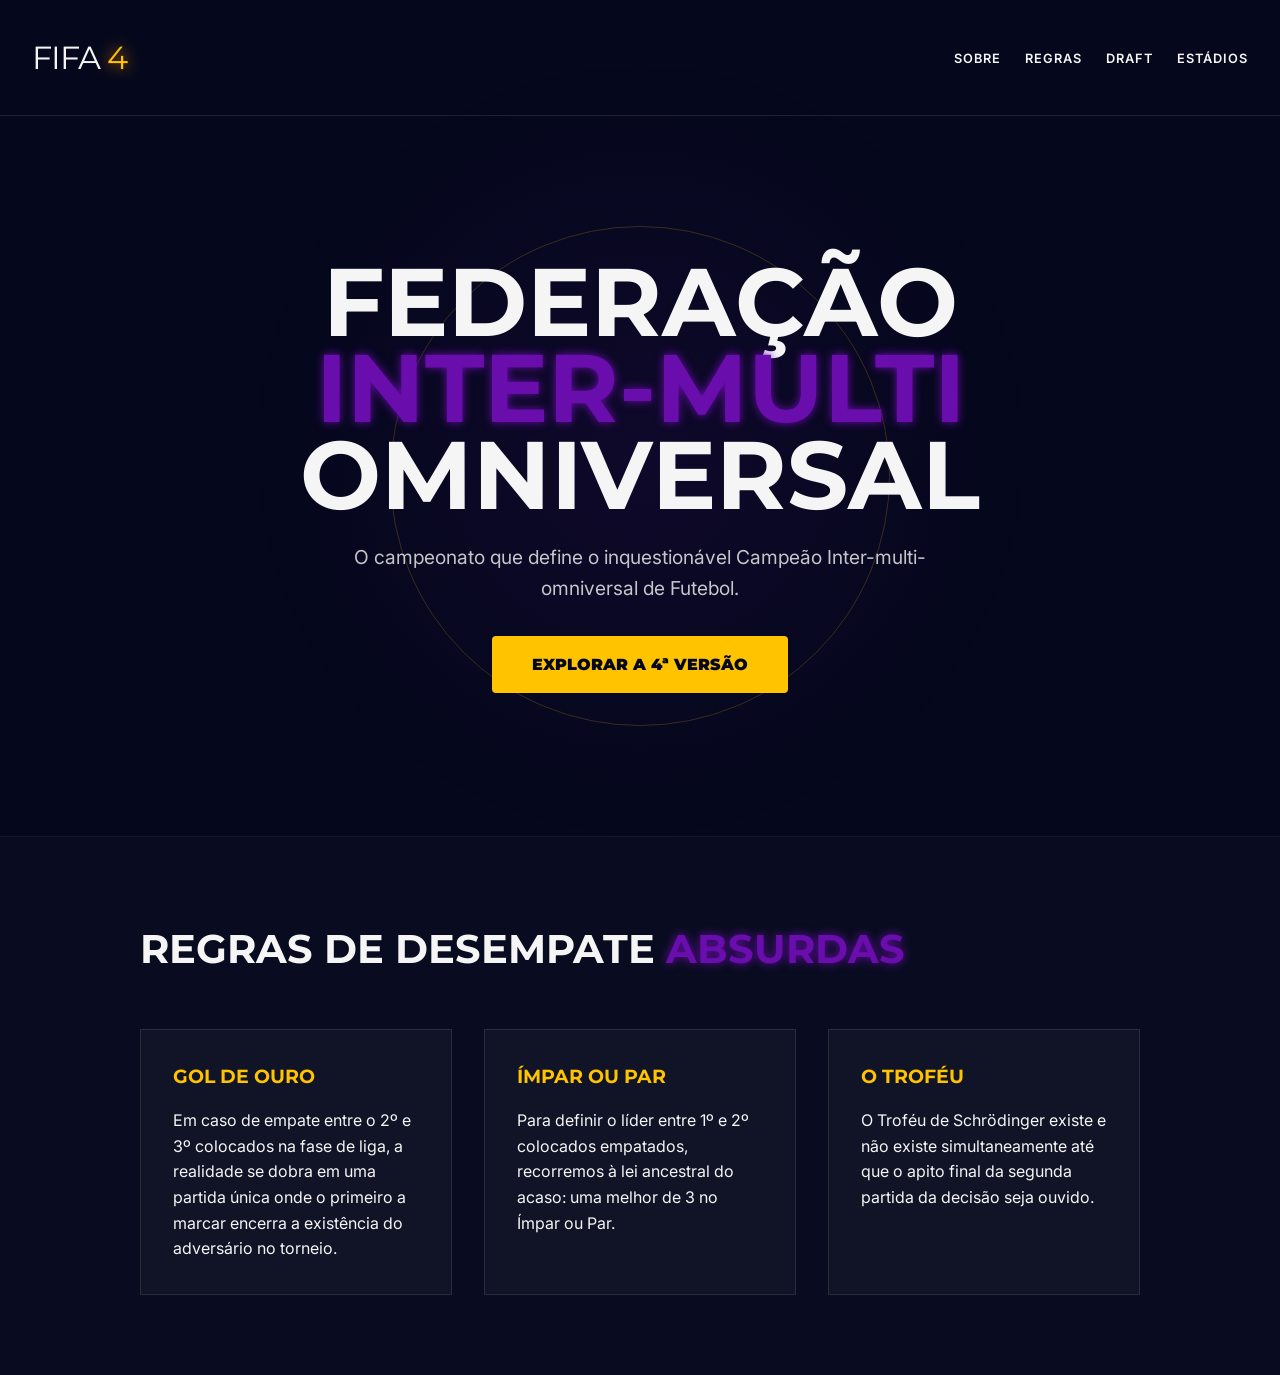
==== index.html @ 17541f0f "Create index.html" ====
<!DOCTYPE html>
<html lang="pt-br">
<head>
    <meta charset="UTF-8">
    <meta name="viewport" content="width=device-width, initial-scale=1.0">
    <title>FIFA 4 - Federação Inter-multi-omniversal</title>
    <link href="https://fonts.googleapis.com/css2?family=Inter:wght@400;600&family=Montserrat:wght@800;900&display=swap" rel="stylesheet">
    <style>
        :root {
            --bg-cosmic: #05081C;
            --text-white: #F5F5F5;
            --quantum-amber: #FFC300;
            --solar-flare: #FF8D00;
            --ultraviolet: #6A0DAD;
            --font-titles: 'Montserrat', sans-serif;
            --font-body: 'Inter', sans-serif;
        }

        * {
            margin: 0;
            padding: 0;
            box-sizing: border-box;
        }

        body {
            background-color: var(--bg-cosmic);
            color: var(--text-white);
            font-family: var(--font-body);
            line-height: 1.6;
            overflow-x: hidden;
        }

        /* Efeito de nebulosa no fundo */
        body::before {
            content: "";
            position: fixed;
            top: 0;
            left: 0;
            width: 100%;
            height: 100%;
            background: radial-gradient(circle at 50% 50%, rgba(106, 13, 173, 0.1) 0%, transparent 50%);
            z-index: -1;
        }

        header {
            padding: 2rem;
            display: flex;
            justify-content: space-between;
            align-items: center;
            border-bottom: 1px solid rgba(255, 255, 255, 0.1);
        }

        .logo {
            font-family: var(--font-titles);
            font-size: 2rem;
            letter-spacing: -1px;
            color: var(--text-white);
        }

        .logo span {
            color: var(--quantum-amber);
            text-shadow: 0 0 15px var(--solar-flare);
        }

        nav a {
            color: var(--text-white);
            text-decoration: none;
            margin-left: 20px;
            font-weight: 600;
            text-transform: uppercase;
            font-size: 0.8rem;
            letter-spacing: 1px;
            transition: color 0.3s;
        }

        nav a:hover {
            color: var(--quantum-amber);
        }

        .hero {
            height: 80vh;
            display: flex;
            flex-direction: column;
            justify-content: center;
            align-items: center;
            text-align: center;
            padding: 0 1rem;
            position: relative;
        }

        /* Órbita decorativa inspirada no troféu */
        .orbit-bg {
            position: absolute;
            width: 500px;
            height: 500px;
            border: 1px solid rgba(255, 195, 0, 0.2);
            border-radius: 50%;
            z-index: -1;
            animation: rotate 20s linear infinite;
        }

        @keyframes rotate {
            from { transform: rotate(0deg); }
            to { transform: rotate(360deg); }
        }

        .hero h1 {
            font-family: var(--font-titles);
            font-size: clamp(3rem, 10vw, 6rem);
            line-height: 0.9;
            margin-bottom: 1.5rem;
            text-transform: uppercase;
        }

        .hero p {
            font-size: 1.2rem;
            max-width: 600px;
            color: rgba(245, 245, 245, 0.8);
            margin-bottom: 2rem;
        }

        .btn-primary {
            background-color: var(--quantum-amber);
            color: var(--bg-cosmic);
            padding: 1rem 2.5rem;
            font-family: var(--font-titles);
            text-decoration: none;
            font-weight: 900;
            text-transform: uppercase;
            border-radius: 4px;
            transition: transform 0.2s, box-shadow 0.2s;
        }

        .btn-primary:hover {
            transform: translateY(-3px);
            box-shadow: 0 10px 30px rgba(255, 195, 0, 0.4);
        }

        .section-about {
            padding: 5rem 2rem;
            background: rgba(255, 255, 255, 0.02);
            border-top: 1px solid rgba(255, 255, 255, 0.05);
        }

        .container {
            max-width: 1000px;
            margin: 0 auto;
        }

        .grid-rules {
            display: grid;
            grid-template-columns: repeat(auto-fit, minmax(300px, 1fr));
            gap: 2rem;
            margin-top: 3rem;
        }

        .card {
            background: rgba(255, 255, 255, 0.03);
            border: 1px solid rgba(255, 255, 255, 0.1);
            padding: 2rem;
            transition: border-color 0.3s;
        }

        .card:hover {
            border-color: var(--ultraviolet);
        }

        .card h3 {
            font-family: var(--font-titles);
            color: var(--quantum-amber);
            margin-bottom: 1rem;
            text-transform: uppercase;
        }

        .glitch-text {
            position: relative;
            display: inline-block;
        }

        /* Sutil efeito de brilho no texto "Absurdo" */
        .highlight {
            color: var(--ultraviolet);
            text-shadow: 0 0 10px var(--ultraviolet);
        }
    </style>
</head>
<body>

    <header>
        <div class="logo">FIFA <span>4</span></div>
        <nav>
            <a href="#">Sobre</a>
            <a href="#">Regras</a>
            <a href="#">Draft</a>
            <a href="#">Estádios</a>
        </nav>
    </header>

    <section class="hero">
        <div class="orbit-bg"></div>
        <h1>FEDERAÇÃO <br> <span class="highlight">INTER-MULTI</span> <br> OMNIVERSAL</h1>
        <p>O campeonato que define o inquestionável Campeão Inter-multi-omniversal de Futebol.</p>
        <a href="#rules" class="btn-primary">Explorar a 4ª Versão</a>
    </section>

    <section id="rules" class="section-about">
        <div class="container">
            <h2 style="font-family: var(--font-titles); font-size: 2.5rem; text-transform: uppercase;">Regras de Desempate <span class="highlight">Absurdas</span></h2>
            <div class="grid-rules">
                <div class="card">
                    <h3>Gol de Ouro</h3>
                    <p>Em caso de empate entre o 2º e 3º colocados na fase de liga, a realidade se dobra em uma partida única onde o primeiro a marcar encerra a existência do adversário no torneio.</p>
                </div>
                <div class="card">
                    <h3>Ímpar ou Par</h3>
                    <p>Para definir o líder entre 1º e 2º colocados empatados, recorremos à lei ancestral do acaso: uma melhor de 3 no Ímpar ou Par.</p>
                </div>
                <div class="card">
                    <h3>O Troféu</h3>
                    <p>O Troféu de Schrödinger existe e não existe simultaneamente até que o apito final da segunda partida da decisão seja ouvido.</p>
                </div>
            </div>
        </div>
    </section>

</body>
</html>
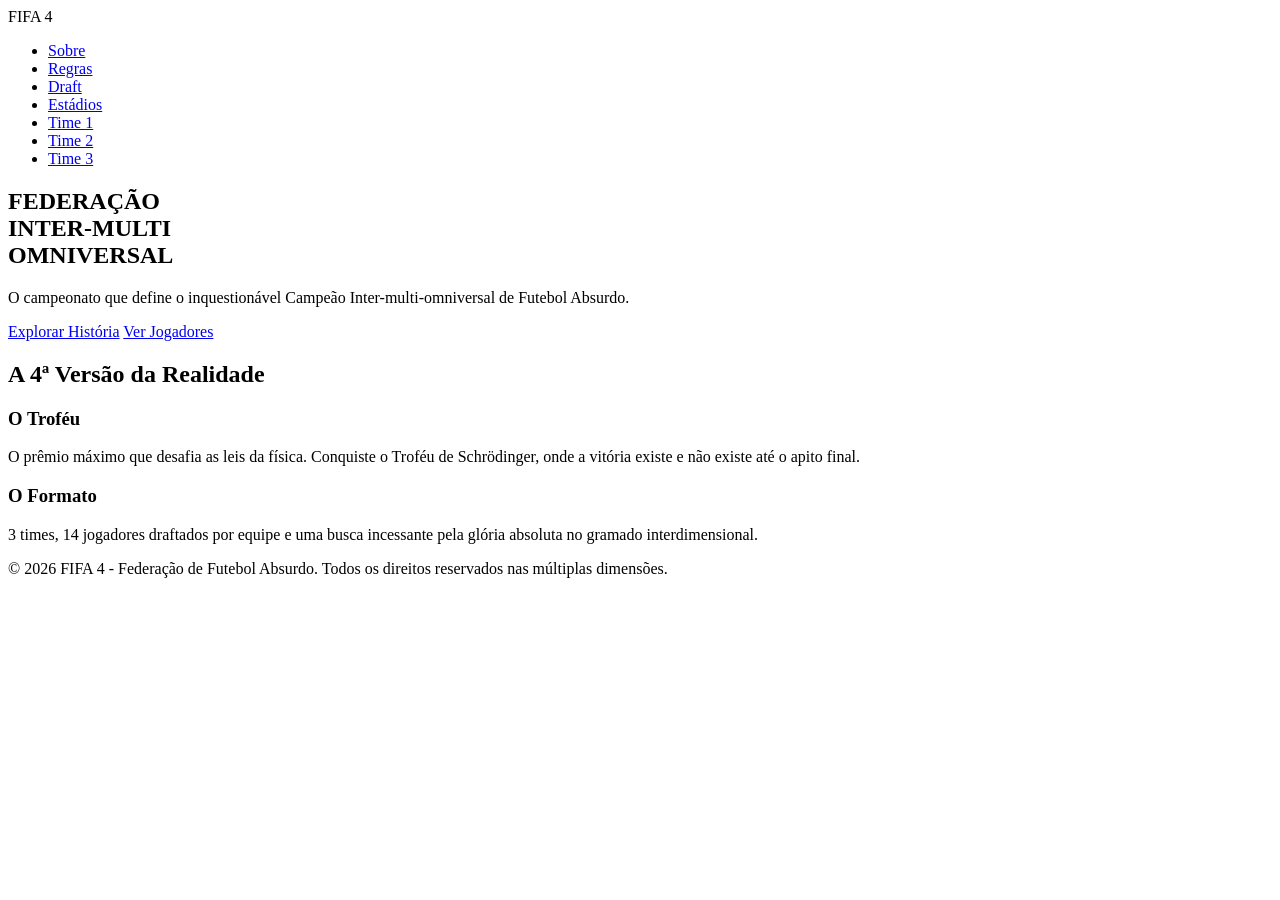
==== commit 05451754: "Update index.html" ====
--- a/index.html
+++ b/index.html
@@ -4,224 +4,55 @@
     <meta charset="UTF-8">
     <meta name="viewport" content="width=device-width, initial-scale=1.0">
     <title>FIFA 4 - Federação Inter-multi-omniversal</title>
-    <link href="https://fonts.googleapis.com/css2?family=Inter:wght@400;600&family=Montserrat:wght@800;900&display=swap" rel="stylesheet">
-    <style>
-        :root {
-            --bg-cosmic: #05081C;
-            --text-white: #F5F5F5;
-            --quantum-amber: #FFC300;
-            --solar-flare: #FF8D00;
-            --ultraviolet: #6A0DAD;
-            --font-titles: 'Montserrat', sans-serif;
-            --font-body: 'Inter', sans-serif;
-        }
+    <link rel="stylesheet" href="estilo.css">
+    <link href="https://fonts.googleapis.com/css2?family=Inter:wght@400;700&family=Montserrat:wght@900&display=swap" rel="stylesheet">
+</head>
+<body class="corpo-site">
 
-        * {
-            margin: 0;
-            padding: 0;
-            box-sizing: border-box;
-        }
-
-        body {
-            background-color: var(--bg-cosmic);
-            color: var(--text-white);
-            font-family: var(--font-body);
-            line-height: 1.6;
-            overflow-x: hidden;
-        }
-
-        /* Efeito de nebulosa no fundo */
-        body::before {
-            content: "";
-            position: fixed;
-            top: 0;
-            left: 0;
-            width: 100%;
-            height: 100%;
-            background: radial-gradient(circle at 50% 50%, rgba(106, 13, 173, 0.1) 0%, transparent 50%);
-            z-index: -1;
-        }
-
-        header {
-            padding: 2rem;
-            display: flex;
-            justify-content: space-between;
-            align-items: center;
-            border-bottom: 1px solid rgba(255, 255, 255, 0.1);
-        }
-
-        .logo {
-            font-family: var(--font-titles);
-            font-size: 2rem;
-            letter-spacing: -1px;
-            color: var(--text-white);
-        }
-
-        .logo span {
-            color: var(--quantum-amber);
-            text-shadow: 0 0 15px var(--solar-flare);
-        }
-
-        nav a {
-            color: var(--text-white);
-            text-decoration: none;
-            margin-left: 20px;
-            font-weight: 600;
-            text-transform: uppercase;
-            font-size: 0.8rem;
-            letter-spacing: 1px;
-            transition: color 0.3s;
-        }
-
-        nav a:hover {
-            color: var(--quantum-amber);
-        }
-
-        .hero {
-            height: 80vh;
-            display: flex;
-            flex-direction: column;
-            justify-content: center;
-            align-items: center;
-            text-align: center;
-            padding: 0 1rem;
-            position: relative;
-        }
-
-        /* Órbita decorativa inspirada no troféu */
-        .orbit-bg {
-            position: absolute;
-            width: 500px;
-            height: 500px;
-            border: 1px solid rgba(255, 195, 0, 0.2);
-            border-radius: 50%;
-            z-index: -1;
-            animation: rotate 20s linear infinite;
-        }
-
-        @keyframes rotate {
-            from { transform: rotate(0deg); }
-            to { transform: rotate(360deg); }
-        }
-
-        .hero h1 {
-            font-family: var(--font-titles);
-            font-size: clamp(3rem, 10vw, 6rem);
-            line-height: 0.9;
-            margin-bottom: 1.5rem;
-            text-transform: uppercase;
-        }
-
-        .hero p {
-            font-size: 1.2rem;
-            max-width: 600px;
-            color: rgba(245, 245, 245, 0.8);
-            margin-bottom: 2rem;
-        }
-
-        .btn-primary {
-            background-color: var(--quantum-amber);
-            color: var(--bg-cosmic);
-            padding: 1rem 2.5rem;
-            font-family: var(--font-titles);
-            text-decoration: none;
-            font-weight: 900;
-            text-transform: uppercase;
-            border-radius: 4px;
-            transition: transform 0.2s, box-shadow 0.2s;
-        }
-
-        .btn-primary:hover {
-            transform: translateY(-3px);
-            box-shadow: 0 10px 30px rgba(255, 195, 0, 0.4);
-        }
-
-        .section-about {
-            padding: 5rem 2rem;
-            background: rgba(255, 255, 255, 0.02);
-            border-top: 1px solid rgba(255, 255, 255, 0.05);
-        }
-
-        .container {
-            max-width: 1000px;
-            margin: 0 auto;
-        }
-
-        .grid-rules {
-            display: grid;
-            grid-template-columns: repeat(auto-fit, minmax(300px, 1fr));
-            gap: 2rem;
-            margin-top: 3rem;
-        }
-
-        .card {
-            background: rgba(255, 255, 255, 0.03);
-            border: 1px solid rgba(255, 255, 255, 0.1);
-            padding: 2rem;
-            transition: border-color 0.3s;
-        }
-
-        .card:hover {
-            border-color: var(--ultraviolet);
-        }
-
-        .card h3 {
-            font-family: var(--font-titles);
-            color: var(--quantum-amber);
-            margin-bottom: 1rem;
-            text-transform: uppercase;
-        }
-
-        .glitch-text {
-            position: relative;
-            display: inline-block;
-        }
-
-        /* Sutil efeito de brilho no texto "Absurdo" */
-        .highlight {
-            color: var(--ultraviolet);
-            text-shadow: 0 0 10px var(--ultraviolet);
-        }
-    </style>
-</head>
-<body>
-
-    <header>
-        <div class="logo">FIFA <span>4</span></div>
-        <nav>
-            <a href="#">Sobre</a>
-            <a href="#">Regras</a>
-            <a href="#">Draft</a>
-            <a href="#">Estádios</a>
+    <header class="cabecalho-principal">
+        <div class="logotipo">FIFA <span class="destaque-numero">4</span></div>
+        <nav class="barra-navegacao">
+            <ul class="lista-navegacao">
+                <li><a href="sobre.html" class="link-menu">Sobre</a></li>
+                <li><a href="regras.html" class="link-menu">Regras</a></li>
+                <li><a href="draft.html" class="link-menu">Draft</a></li>
+                <li><a href="estadios.html" class="link-menu">Estádios</a></li>
+                <li><a href="time1.html" class="link-menu">Time 1</a></li>
+                <li><a href="time2.html" class="link-menu">Time 2</a></li>
+                <li><a href="time3.html" class="link-menu">Time 3</a></li>
+            </ul>
         </nav>
     </header>
 
-    <section class="hero">
-        <div class="orbit-bg"></div>
-        <h1>FEDERAÇÃO <br> <span class="highlight">INTER-MULTI</span> <br> OMNIVERSAL</h1>
-        <p>O campeonato que define o inquestionável Campeão Inter-multi-omniversal de Futebol.</p>
-        <a href="#rules" class="btn-primary">Explorar a 4ª Versão</a>
-    </section>
+    <main class="conteudo-principal">
+        <section class="banner-destaque">
+            <div class="circulo-quantico"></div>
+            <h1 class="titulo-impacto">FEDERAÇÃO <br> <span class="texto-gradiente">INTER-MULTI</span> <br> OMNIVERSAL</h1>
+            <p class="slogan-campeonato">O campeonato que define o inquestionável Campeão Inter-multi-omniversal de Futebol Absurdo.</p>
+            <div class="grupo-botoes">
+                <a href="sobre.html" class="botao-primario">Explorar História</a>
+                <a href="draft.html" class="botao-secundario">Ver Jogadores</a>
+            </div>
+        </section>
 
-    <section id="rules" class="section-about">
-        <div class="container">
-            <h2 style="font-family: var(--font-titles); font-size: 2.5rem; text-transform: uppercase;">Regras de Desempate <span class="highlight">Absurdas</span></h2>
-            <div class="grid-rules">
-                <div class="card">
-                    <h3>Gol de Ouro</h3>
-                    <p>Em caso de empate entre o 2º e 3º colocados na fase de liga, a realidade se dobra em uma partida única onde o primeiro a marcar encerra a existência do adversário no torneio.</p>
-                </div>
-                <div class="card">
-                    <h3>Ímpar ou Par</h3>
-                    <p>Para definir o líder entre 1º e 2º colocados empatados, recorremos à lei ancestral do acaso: uma melhor de 3 no Ímpar ou Par.</p>
-                </div>
-                <div class="card">
-                    <h3>O Troféu</h3>
-                    <p>O Troféu de Schrödinger existe e não existe simultaneamente até que o apito final da segunda partida da decisão seja ouvido.</p>
-                </div>
+        <section class="secao-info">
+            <h2 class="titulo-secao">A 4ª Versão da Realidade</h2>
+            <div class="grade-informativa">
+                <article class="cartao-informativo">
+                    <h3 class="titulo-cartao">O Troféu</h3>
+                    <p>O prêmio máximo que desafia as leis da física. Conquiste o Troféu de Schrödinger, onde a vitória existe e não existe até o apito final.</p>
+                </article>
+                <article class="cartao-informativo">
+                    <h3 class="titulo-cartao">O Formato</h3>
+                    <p>3 times, 14 jogadores draftados por equipe e uma busca incessante pela glória absoluta no gramado interdimensional.</p>
+                </article>
             </div>
-        </div>
-    </section>
+        </section>
+    </main>
+
+    <footer class="rodape-final">
+        <p>&copy; 2026 FIFA 4 - Federação de Futebol Absurdo. Todos os direitos reservados nas múltiplas dimensões.</p>
+    </footer>
 
 </body>
 </html>
